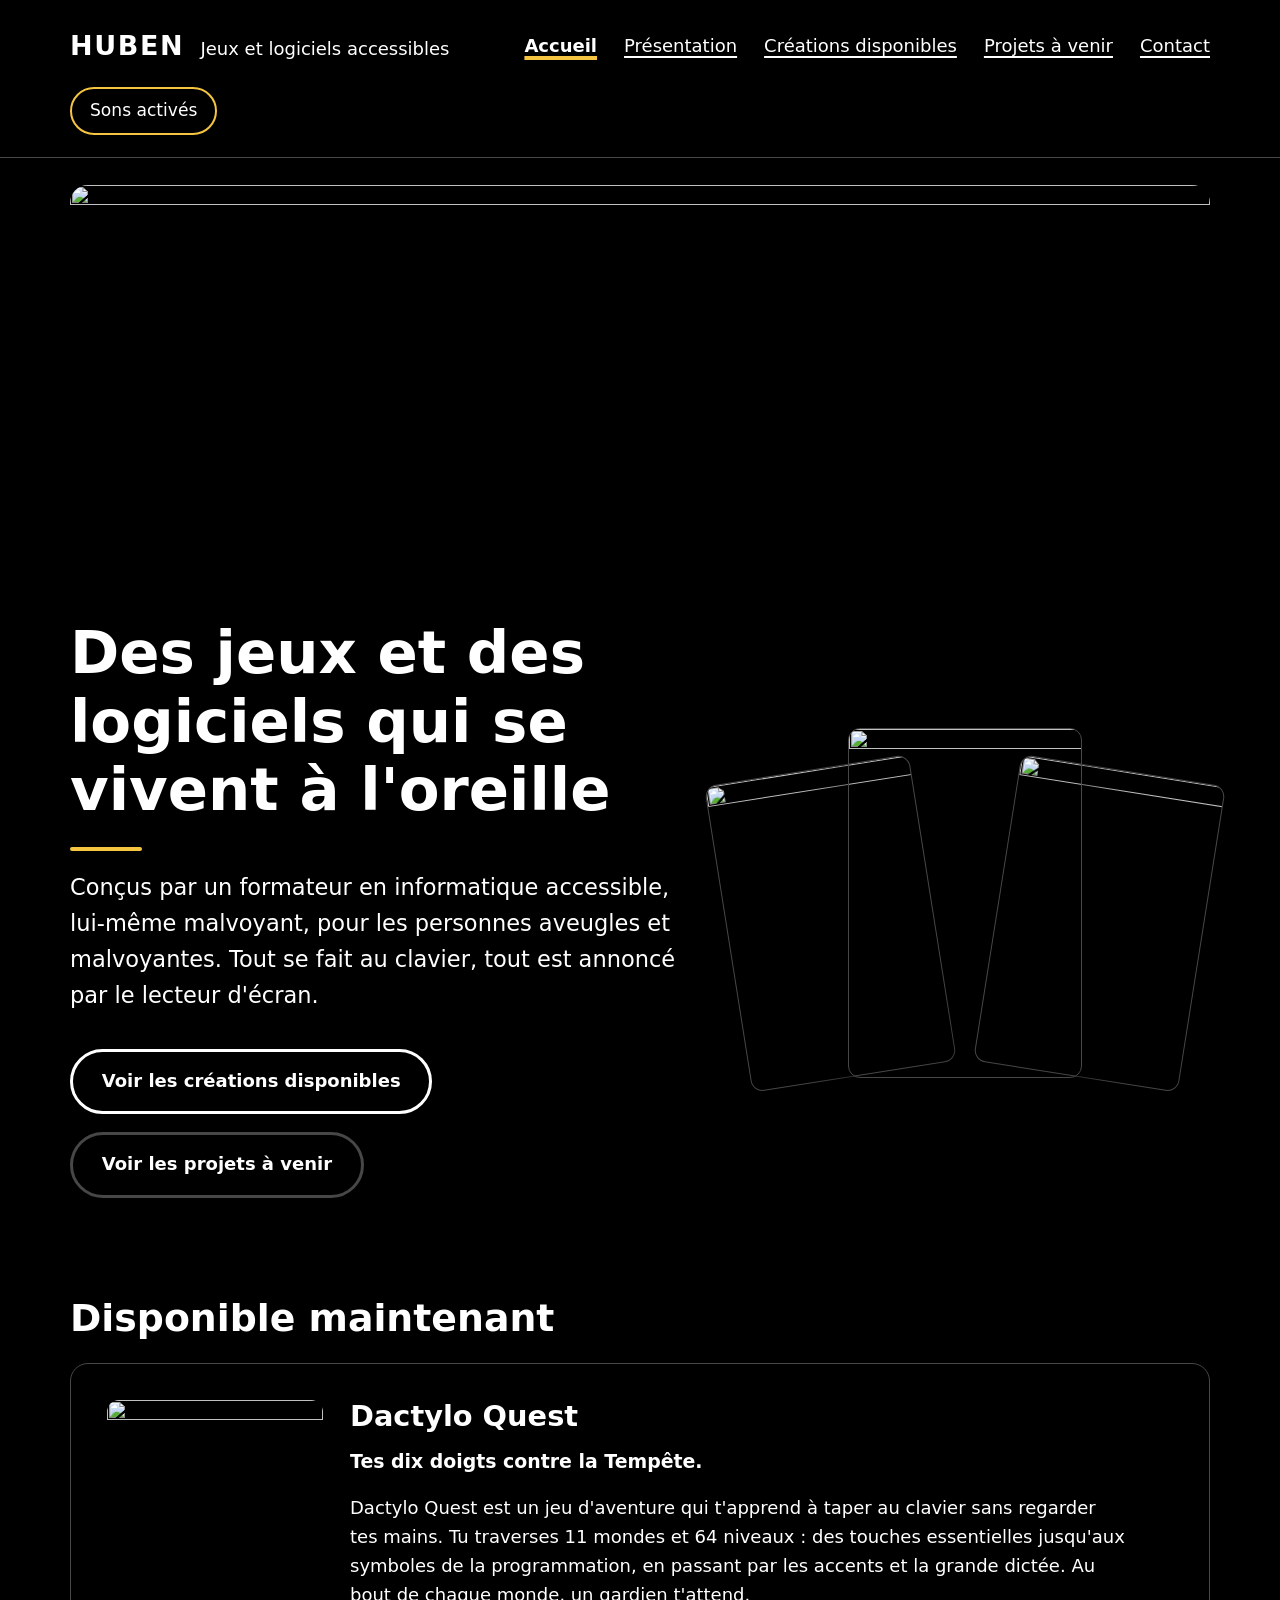
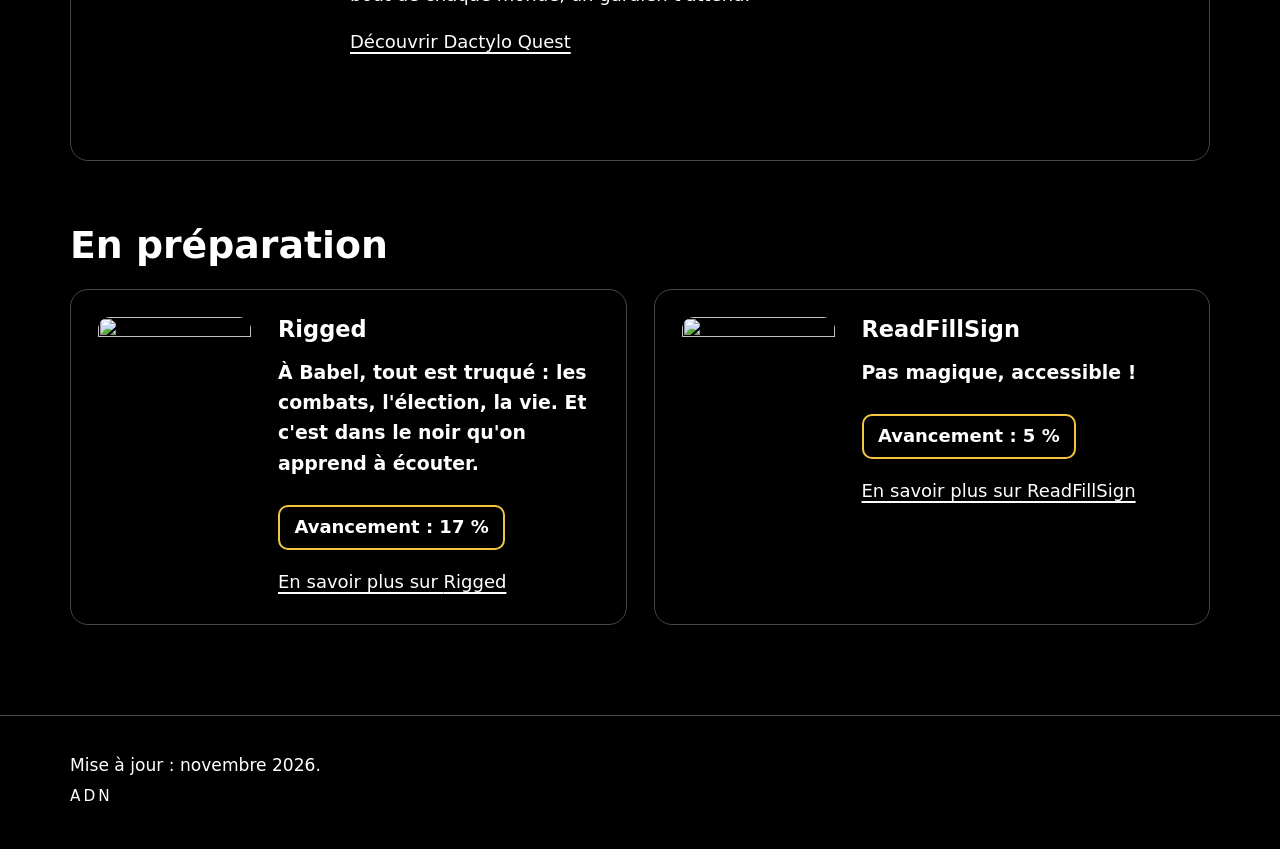
==== index.html @ 20c5bf52 "Add files via upload" ====
<!DOCTYPE html>
<html lang="fr">
<head>
<meta charset="utf-8">
<meta name="viewport" content="width=device-width, initial-scale=1">
<title>HUBEN – Jeux et logiciels accessibles</title>
<meta name="description" content="Jeux et logiciels accessibles aux personnes aveugles et malvoyantes, jouables au clavier avec NVDA.">
<meta property="og:title" content="HUBEN – Jeux et logiciels accessibles">
<meta property="og:description" content="Jeux et logiciels accessibles aux personnes aveugles et malvoyantes, jouables au clavier avec NVDA.">
<meta property="og:image" content="https://adn1312.github.io/huben/images/partage.jpg">
<meta property="og:type" content="website">
<link rel="stylesheet" href="style.css">
<script src="sons.js" defer></script>
<script src="anniversaire.js" defer></script>
</head>
<body>
<a class="evitement" href="#contenu">Aller au contenu</a>
<header class="entete">
<div class="largeur entete-interieur">
<p class="marque"><a href="index.html"><span aria-hidden="true">HUBEN</span><span class="lu">Eubaine</span></a> <span class="sous-titre">Jeux et logiciels accessibles</span></p>
<nav aria-label="Menu principal">
<ul class="menu">
<li><a href="index.html" aria-current="page">Accueil</a></li>
<li><a href="presentation.html">Présentation</a></li>
<li><a href="creations.html">Créations disponibles</a></li>
<li><a href="projets.html">Projets à venir</a></li>
<li><a href="contact.html">Contact</a></li>
</ul>
</nav>
<button id="bascule-sons" class="bascule-sons" type="button" aria-pressed="true" hidden>Sons <span class="etat-sons" aria-hidden="true">activés</span></button>
</div>
</header>
<main id="contenu" class="largeur">
<img class="bandeau" src="images/bandeau.webp" alt="" width="2172" height="724">
<div id="anniversaire" class="anniversaire" hidden>
<h2>Joyeux anniversaire, <span lang="en">Haben</span> !</h2>
<p>Aujourd'hui, le 29 juillet, <span lang="en">Haben Girma</span> fête son anniversaire. À qui lui demandait comment elle avait surmonté son handicap, elle a répondu : « Mon handicap n'est pas quelque chose que j'ai dû surmonter. Je suis toujours sourdaveugle. »</p>
</div>
<div class="accueil">
<div class="accueil-texte">
<p class="slogan">Le choix de l'accessibilité.</p>
<h1>Des jeux et des logiciels qui se vivent à l'oreille</h1>
<p class="intro">Conçus par un formateur en informatique accessible, lui-même malvoyant, pour les personnes aveugles et malvoyantes. Tout se fait au clavier, tout est annoncé par le lecteur d'écran.</p>
<p class="actions"><a class="bouton" href="creations.html">Voir les créations disponibles</a> <a class="bouton bouton-discret" href="projets.html">Voir les projets à venir</a></p>
</div>
<div class="eventail" aria-hidden="true">
<img src="images/rigged.webp" alt="" width="1024" height="1536">
<img src="images/readfillsign.webp" alt="" width="1024" height="1536">
<img src="images/dactyloquest.webp" alt="" width="1024" height="1536">
</div>
</div>
<h2>Disponible maintenant</h2>
<ul class="cartes cartes-une">
<li class="carte">
<img class="visuel" src="images/dactyloquest.webp" alt="" width="1024" height="1536" loading="lazy">
<div class="carte-texte">
<h3>Dactylo Quest</h3>
<p class="accroche">Tes dix doigts contre la Tempête.</p>
<p>Dactylo Quest est un jeu d'aventure qui t'apprend à taper au clavier sans regarder tes mains. Tu traverses 11 mondes et 64 niveaux : des touches essentielles jusqu'aux symboles de la programmation, en passant par les accents et la grande dictée. Au bout de chaque monde, un gardien t'attend.</p>
<p><a href="creations.html#dactyloquest">Découvrir Dactylo Quest</a></p>
</div>
</li>
</ul>
<h2>En préparation</h2>
<ul class="cartes">
<li class="carte">
<img class="visuel" src="images/rigged.webp" alt="" width="1024" height="1536" loading="lazy">
<div class="carte-texte">
<h3><span lang="en">Rigged</span></h3>
<p class="accroche">À Babel, tout est truqué : les combats, l'élection, la vie. Et c'est dans le noir qu'on apprend à écouter.</p>
<p class="avancement">Avancement : 17&nbsp;%</p>
<p><a href="projets.html#rigged">En savoir plus sur <span lang="en">Rigged</span></a></p>
</div>
</li>
<li class="carte">
<img class="visuel" src="images/readfillsign.webp" alt="" width="1024" height="1536" loading="lazy">
<div class="carte-texte">
<h3><span lang="en">ReadFillSign</span></h3>
<p class="accroche">Pas magique, accessible !</p>
<p class="avancement">Avancement : 5&nbsp;%</p>
<p><a href="projets.html#readfillsign">En savoir plus sur <span lang="en">ReadFillSign</span></a></p>
</div>
</li>
</ul>
</main>
<footer class="pied">
<div class="largeur">
<p>Mise à jour : novembre 2026.</p>
<p class="signature">ADN</p>
</div>
</footer>
</body>
</html>
---- style.css ----
/*
  Site vitrine ADN — feuille de style unique.
  Règles : fond noir, textes blancs (contraste 21:1), liens soulignés,
  focus clavier très visible, aucune animation, mise en page adaptative.
  L'or (#f5c542) ne sert qu'aux décorations et au focus, jamais au texte.
*/

:root {
  color-scheme: dark;
  --fond: #000;
  --texte: #fff;
  --trait: #474747;
  --or: #f5c542;
  --rayon: 18px;
}

*, *::before, *::after { box-sizing: border-box; min-width: 0; }

html { font-size: 112.5%; } /* 18 px par défaut, agrandissable */

body {
  margin: 0;
  background: var(--fond);
  color: var(--texte);
  font-family: "Segoe UI", system-ui, -apple-system, "Helvetica Neue", Arial, sans-serif;
  line-height: 1.6;
  overflow-x: clip;
}

.largeur {
  width: min(100% - 2.5rem, 1140px);
  margin-inline: auto;
}

/* Liens : toujours soulignés */
a { color: var(--texte); text-decoration: underline; text-decoration-thickness: 2px; text-underline-offset: 0.2em; }
a:hover { text-decoration-thickness: 4px; }

/* Focus clavier : cadre or épais, bien visible */
:focus-visible {
  outline: 4px solid var(--or);
  outline-offset: 4px;
  border-radius: 6px;
}

/* Lien d'évitement, visible seulement au clavier */
.evitement {
  position: absolute;
  left: 1rem;
  top: -100px;
  padding: 0.75rem 1.25rem;
  background: var(--texte);
  color: var(--fond);
  font-weight: 700;
  border-radius: 8px;
  z-index: 10;
}
.evitement:focus { top: 1rem; }

/* En-tête et menu */
.entete { border-bottom: 1px solid var(--trait); }
.entete-interieur {
  display: flex;
  flex-wrap: wrap;
  align-items: center;
  justify-content: space-between;
  gap: 1rem 2rem;
  padding-block: 1.25rem;
}
.marque { margin: 0; display: flex; flex-wrap: wrap; align-items: baseline; gap: 0.25rem 0.9rem; }
.marque a { font-size: 1.5rem; font-weight: 800; letter-spacing: 0.06em; text-decoration: none; }
.marque a:hover { text-decoration: underline; }
.sous-titre { font-size: 1rem; }
.menu {
  display: flex;
  flex-wrap: wrap;
  gap: 0.25rem 1.5rem;
  margin: 0;
  padding: 0;
  list-style: none;
}
.menu a { display: inline-block; padding-block: 0.5rem; }
.menu a[aria-current="page"] {
  font-weight: 700;
  text-decoration-color: var(--or);
  text-decoration-thickness: 4px;
}

/* Texte réservé aux lecteurs d'écran (prononciation de HUBEN) */
.lu {
  position: absolute;
  width: 1px; height: 1px;
  overflow: hidden;
  clip-path: inset(50%);
  white-space: nowrap;
}

/* Bouton de bascule des sons */
.bascule-sons {
  font: inherit;
  font-size: 0.95rem;
  color: var(--texte);
  background: var(--fond);
  border: 2px solid var(--trait);
  border-radius: 999px;
  padding: 0.45rem 1rem;
  cursor: pointer;
}
.bascule-sons:hover { border-color: var(--texte); }
.bascule-sons[aria-pressed="true"] { border-color: var(--or); }
.bascule-sons[hidden] { display: none; }

/* Titres */
h1, h2, h3 { line-height: 1.15; text-wrap: balance; }
h1 {
  font-size: clamp(2.1rem, 5vw, 3.3rem);
  margin: 3rem 0 1rem;
  max-width: 22ch;
}
h1::after {
  content: "";
  display: block;
  width: 4rem;
  height: 4px;
  margin-top: 1.25rem;
  background: var(--or);
  border-radius: 2px;
}
h2 { font-size: clamp(1.6rem, 3.2vw, 2.1rem); margin: 3.5rem 0 1.25rem; }
h3 { font-size: 1.25rem; margin: 2rem 0 0.75rem; }

p { margin: 0 0 1rem; max-width: 68ch; }
.intro { font-size: 1.25rem; max-width: 60ch; }

/* Bandeau de l'accueil (décoratif : son texte est repris dans la page) */
.bandeau {
  display: block;
  width: 100%;
  height: auto;
  margin-top: 1.5rem;
  border-radius: var(--rayon);
}
/* Le slogan est déjà dessiné dans le bandeau : on le garde en texte
   pour les lecteurs d'écran, sans le répéter à l'écran. */
.slogan {
  position: absolute;
  width: 1px; height: 1px;
  overflow: hidden;
  clip-path: inset(50%);
  white-space: nowrap;
}

/* Easter egg du 29 juillet */
.anniversaire {
  margin-top: 2rem;
  padding: 1.5rem 2rem;
  border: 3px solid var(--or);
  border-radius: var(--rayon);
}
.anniversaire h2 { margin: 0 0 0.75rem; }
.anniversaire p { margin: 0; font-size: 1.15rem; }
.anniversaire[hidden] { display: none; }

/* Accueil : texte à gauche, éventail d'affiches à droite */
.accueil {
  display: grid;
  grid-template-columns: minmax(0, 1.25fr) minmax(0, 1fr);
  gap: 2rem;
  align-items: center;
  padding-bottom: 1rem;
}
.eventail {
  position: relative;
  height: 27rem;
  margin-top: 3rem;
}
.eventail img {
  position: absolute;
  top: 50%;
  left: 50%;
  width: 11.5rem;
  height: auto;
  border-radius: 12px;
  box-shadow: 0 1.5rem 3rem rgba(0, 0, 0, 0.8);
  border: 1px solid var(--trait);
}
.eventail img:nth-child(1) { transform: translate(-115%, -48%) rotate(-9deg); }
.eventail img:nth-child(2) { transform: translate(15%, -48%) rotate(9deg); }
.eventail img:nth-child(3) { transform: translate(-50%, -54%); z-index: 1; width: 13rem; }
.actions { display: flex; flex-wrap: wrap; gap: 1rem; margin-top: 2rem; }

/* Boutons (ce sont des liens) */
.bouton {
  display: inline-block;
  padding: 0.85rem 1.6rem;
  border: 3px solid var(--texte);
  border-radius: 999px;
  font-weight: 700;
  text-decoration: none;
}
.bouton:hover { background: var(--texte); color: var(--fond); }
.bouton-discret { border-color: var(--trait); }
.bouton-discret:hover { border-color: var(--texte); }

/* Cartes de l'accueil */
.cartes {
  display: grid;
  grid-template-columns: repeat(auto-fill, minmax(min(100%, 30rem), 1fr));
  gap: 1.5rem;
  margin: 0;
  padding: 0;
  list-style: none;
}
.carte {
  display: grid;
  grid-template-columns: 8.5rem minmax(0, 1fr);
  gap: 1.5rem;
  align-items: start;
  padding: 1.5rem;
  border: 1px solid var(--trait);
  border-radius: var(--rayon);
}
.carte h3 { margin-top: 0; }
.cartes-une { grid-template-columns: minmax(0, 1fr); }
.cartes-une .carte { grid-template-columns: 12rem minmax(0, 1fr); padding: 2rem; }
.cartes-une .carte h3 { font-size: 1.6rem; }
.cartes-une .accroche { font-size: 1.3rem; }
.carte .accroche { font-size: 1.05rem; }
.carte p:last-child { margin-bottom: 0; }

/* Fiches (créations et projets à venir) */
.fiche {
  display: grid;
  grid-template-columns: minmax(0, 20rem) minmax(0, 1fr);
  gap: 2.5rem;
  align-items: start;
  margin: 2.5rem 0 3rem;
  padding: 2rem;
  border: 1px solid var(--trait);
  border-radius: var(--rayon);
}
.fiche h2 { margin-top: 0; }
.fiche-texte > :last-child { margin-bottom: 0; }

.visuel {
  display: block;
  width: 100%;
  height: auto;
  aspect-ratio: 2 / 3;
  object-fit: cover;
  border-radius: 12px;
}

.accroche { font-size: 1.3rem; font-weight: 600; }

.pratique, .principes { padding-left: 1.4rem; margin: 0 0 1.5rem; }
.pratique li, .principes li { margin-bottom: 0.5rem; max-width: 64ch; }
.pratique li::marker, .principes li::marker { color: var(--or); }

.avancement {
  display: inline-block;
  margin-top: 0.5rem;
  padding: 0.6rem 1.1rem;
  border: 2px solid var(--or);
  border-radius: 10px;
  font-size: 1.2rem;
  font-weight: 700;
}
.carte .avancement { font-size: 1rem; padding: 0.35rem 0.8rem; }

.bientot { font-weight: 700; }

/* Formulaire de contact */
.formulaire { max-width: 40rem; margin-top: 1.5rem; }
.champ { margin-bottom: 1.5rem; }
.champ label { display: block; font-weight: 700; margin-bottom: 0.4rem; }
.champ input, .champ select, .champ textarea {
  width: 100%;
  padding: 0.8rem 1rem;
  font: inherit;
  color: var(--texte);
  background: var(--fond);
  border: 2px solid var(--texte);
  border-radius: 10px;
}
.champ textarea { resize: vertical; min-height: 10rem; }
.champ select { appearance: auto; }
.champ [aria-invalid="true"] { border-width: 4px; border-color: var(--or); }
.erreur-champ { margin: 0.5rem 0 0; font-weight: 700; }
.erreur-champ::before { content: "Erreur : "; }
.erreurs {
  max-width: 40rem;
  margin: 1rem 0;
  padding: 1rem 1.5rem;
  border: 3px solid var(--or);
  border-radius: 12px;
}
.erreurs ul { margin: 0.5rem 0 0; padding-left: 1.2rem; }
.erreurs p { margin: 0; }
button.bouton { font: inherit; font-weight: 700; color: var(--texte); background: var(--fond); cursor: pointer; }
button.bouton:hover { background: var(--texte); color: var(--fond); }
.etat { font-weight: 700; min-height: 1.6em; }
.piege { display: none; }
#confirmation { margin-top: 1.5rem; font-size: 1.5rem; }

/* Pied de page */
.pied {
  margin-top: 5rem;
  padding-block: 2rem;
  border-top: 1px solid var(--trait);
  font-size: 0.95rem;
}
.pied p { margin: 0 0 0.25rem; }
.signature { letter-spacing: 0.2em; font-size: 0.85rem; }

/* Écrans étroits (téléphone, fort zoom) : tout passe en une colonne */
@media (max-width: 900px) {
  .accueil { grid-template-columns: minmax(0, 1fr); }
  .eventail { display: none; }
}
@media (max-width: 760px) {
  .fiche { grid-template-columns: minmax(0, 1fr); padding: 1.25rem; gap: 1.5rem; }
  .fiche .visuel { max-width: 16rem; }
  h1 { margin-top: 2rem; }
}
@media (max-width: 480px) {
  .carte, .cartes-une .carte { grid-template-columns: minmax(0, 1fr); }
  .carte .visuel { max-width: 12rem; }
}

/* Mode contraste élevé de Windows : on garde des bordures visibles */
@media (forced-colors: active) {
  .bouton, .fiche, .carte, .avancement { border-color: CanvasText; }
}
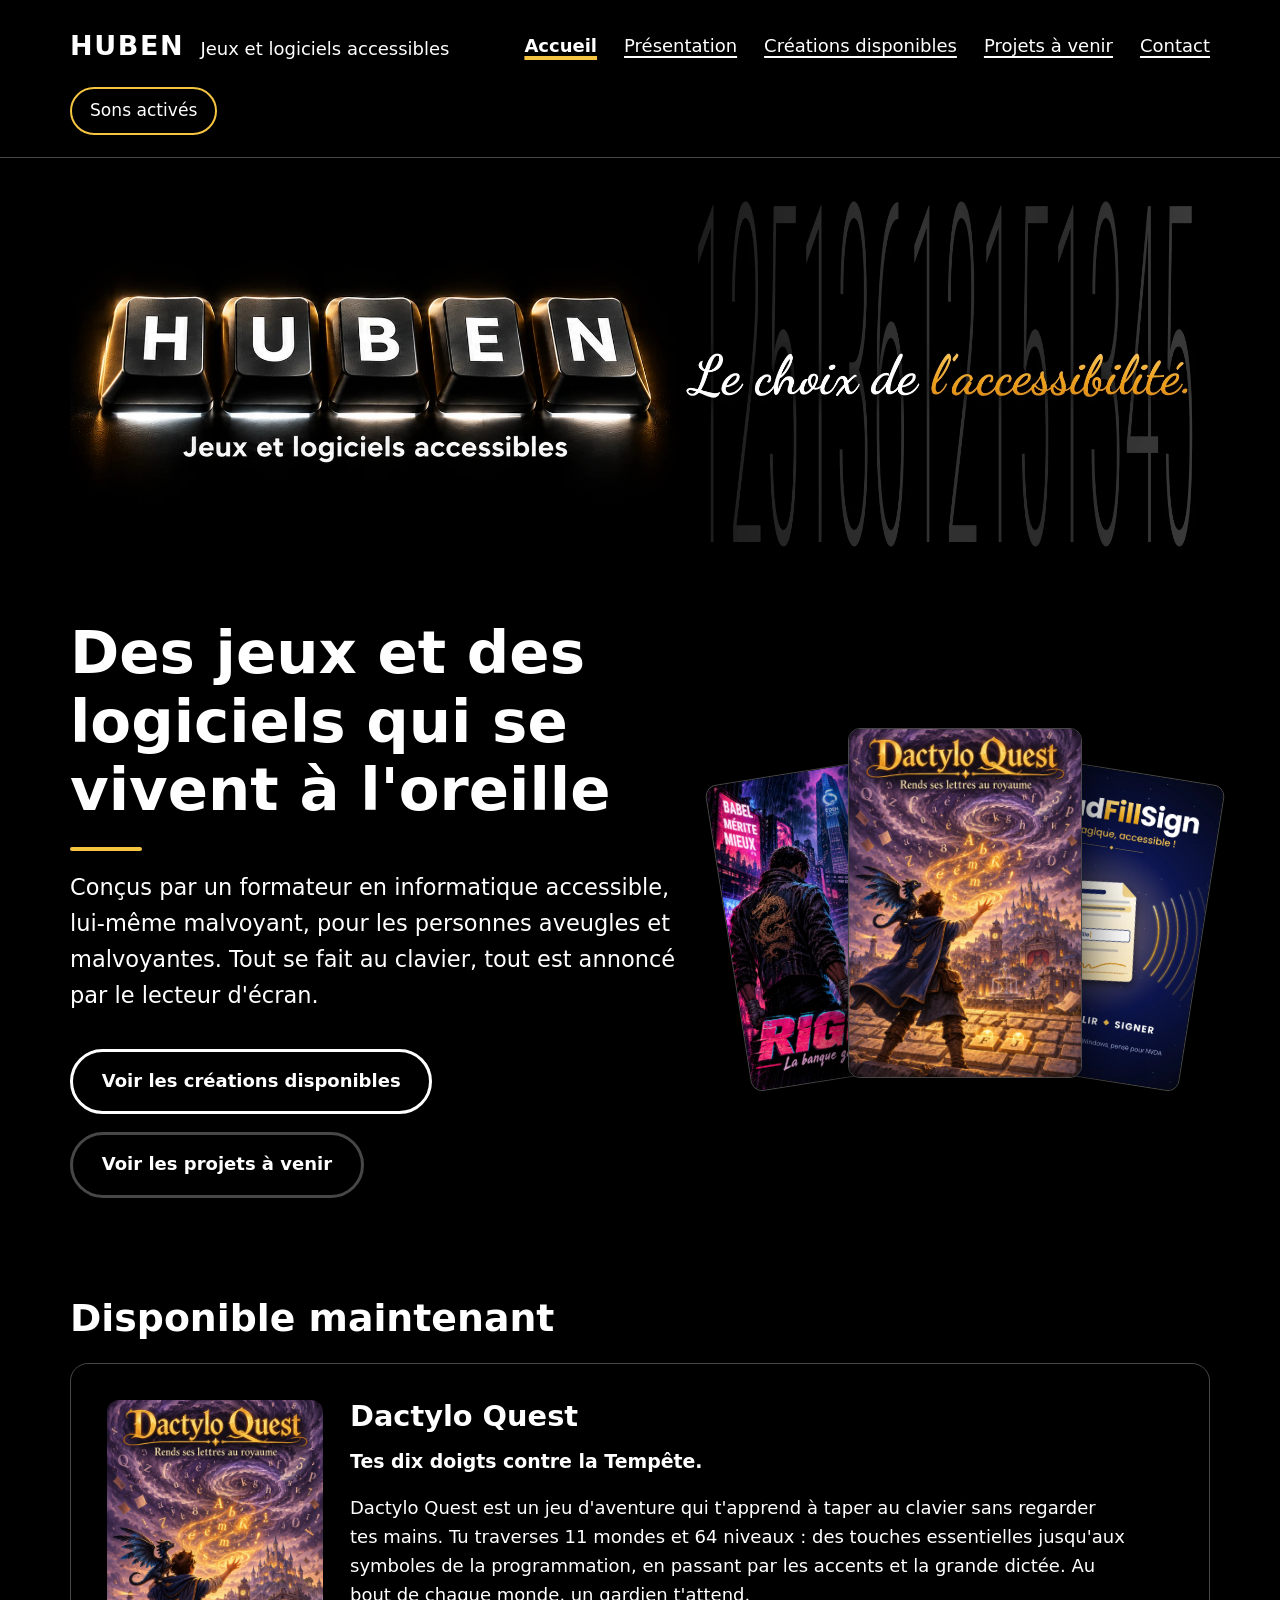
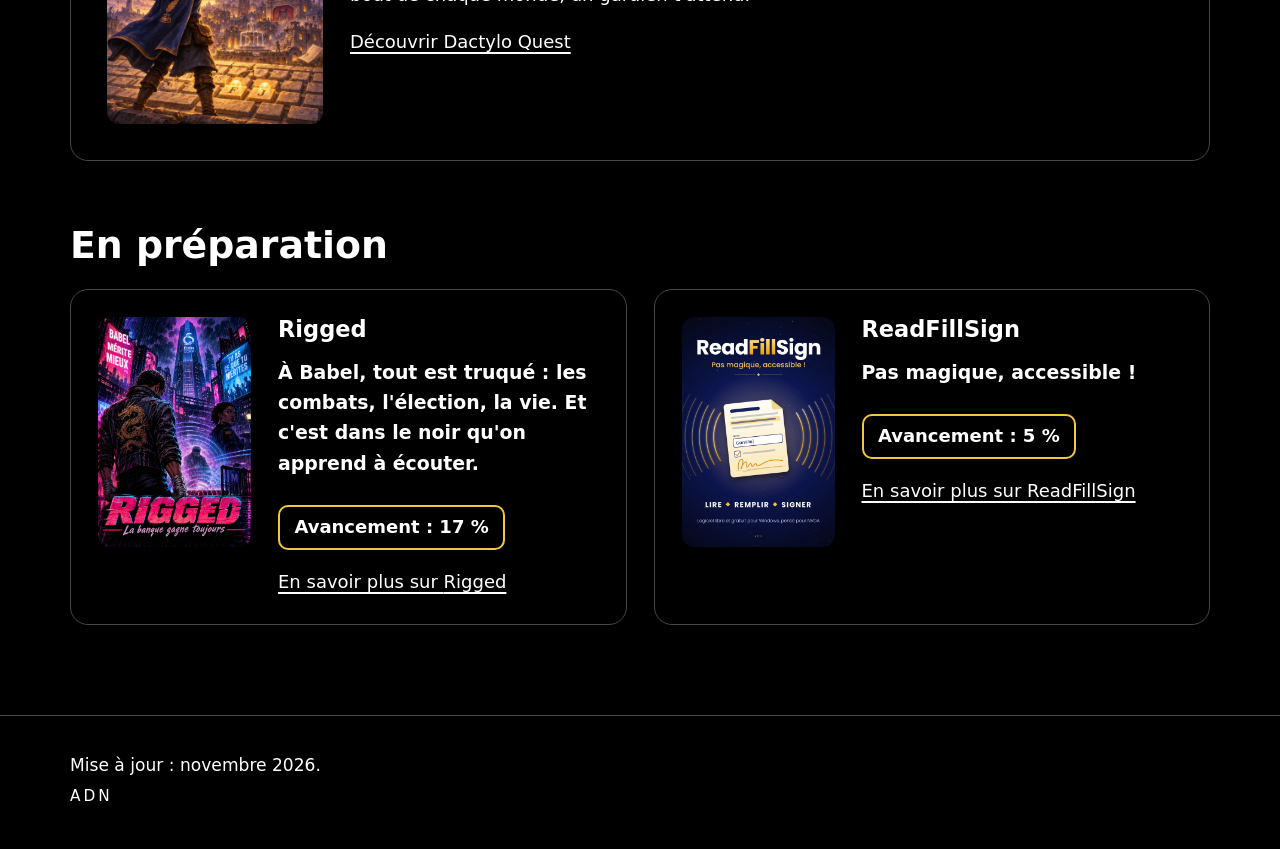
==== commit 89232671: "Add files via upload" ====
--- a/index.html
+++ b/index.html
@@ -7,7 +7,7 @@
 <meta name="description" content="Jeux et logiciels accessibles aux personnes aveugles et malvoyantes, jouables au clavier avec NVDA.">
 <meta property="og:title" content="HUBEN – Jeux et logiciels accessibles">
 <meta property="og:description" content="Jeux et logiciels accessibles aux personnes aveugles et malvoyantes, jouables au clavier avec NVDA.">
-<meta property="og:image" content="https://adn1312.github.io/huben/images/partage.jpg">
+<meta property="og:image" content="https://adn1312.github.io/huben/partage.jpg">
 <meta property="og:type" content="website">
 <link rel="stylesheet" href="style.css">
 <script src="sons.js" defer></script>
@@ -31,7 +31,7 @@
 </div>
 </header>
 <main id="contenu" class="largeur">
-<img class="bandeau" src="images/bandeau.webp" alt="" width="2172" height="724">
+<img class="bandeau" src="bandeau.webp" alt="" width="2172" height="724">
 <div id="anniversaire" class="anniversaire" hidden>
 <h2>Joyeux anniversaire, <span lang="en">Haben</span> !</h2>
 <p>Aujourd'hui, le 29 juillet, <span lang="en">Haben Girma</span> fête son anniversaire. À qui lui demandait comment elle avait surmonté son handicap, elle a répondu : « Mon handicap n'est pas quelque chose que j'ai dû surmonter. Je suis toujours sourdaveugle. »</p>
@@ -44,15 +44,15 @@
 <p class="actions"><a class="bouton" href="creations.html">Voir les créations disponibles</a> <a class="bouton bouton-discret" href="projets.html">Voir les projets à venir</a></p>
 </div>
 <div class="eventail" aria-hidden="true">
-<img src="images/rigged.webp" alt="" width="1024" height="1536">
-<img src="images/readfillsign.webp" alt="" width="1024" height="1536">
-<img src="images/dactyloquest.webp" alt="" width="1024" height="1536">
+<img src="rigged.webp" alt="" width="1024" height="1536">
+<img src="readfillsign.webp" alt="" width="1024" height="1536">
+<img src="dactyloquest.webp" alt="" width="1024" height="1536">
 </div>
 </div>
 <h2>Disponible maintenant</h2>
 <ul class="cartes cartes-une">
 <li class="carte">
-<img class="visuel" src="images/dactyloquest.webp" alt="" width="1024" height="1536" loading="lazy">
+<img class="visuel" src="dactyloquest.webp" alt="" width="1024" height="1536" loading="lazy">
 <div class="carte-texte">
 <h3>Dactylo Quest</h3>
 <p class="accroche">Tes dix doigts contre la Tempête.</p>
@@ -64,7 +64,7 @@
 <h2>En préparation</h2>
 <ul class="cartes">
 <li class="carte">
-<img class="visuel" src="images/rigged.webp" alt="" width="1024" height="1536" loading="lazy">
+<img class="visuel" src="rigged.webp" alt="" width="1024" height="1536" loading="lazy">
 <div class="carte-texte">
 <h3><span lang="en">Rigged</span></h3>
 <p class="accroche">À Babel, tout est truqué : les combats, l'élection, la vie. Et c'est dans le noir qu'on apprend à écouter.</p>
@@ -73,7 +73,7 @@
 </div>
 </li>
 <li class="carte">
-<img class="visuel" src="images/readfillsign.webp" alt="" width="1024" height="1536" loading="lazy">
+<img class="visuel" src="readfillsign.webp" alt="" width="1024" height="1536" loading="lazy">
 <div class="carte-texte">
 <h3><span lang="en">ReadFillSign</span></h3>
 <p class="accroche">Pas magique, accessible !</p>
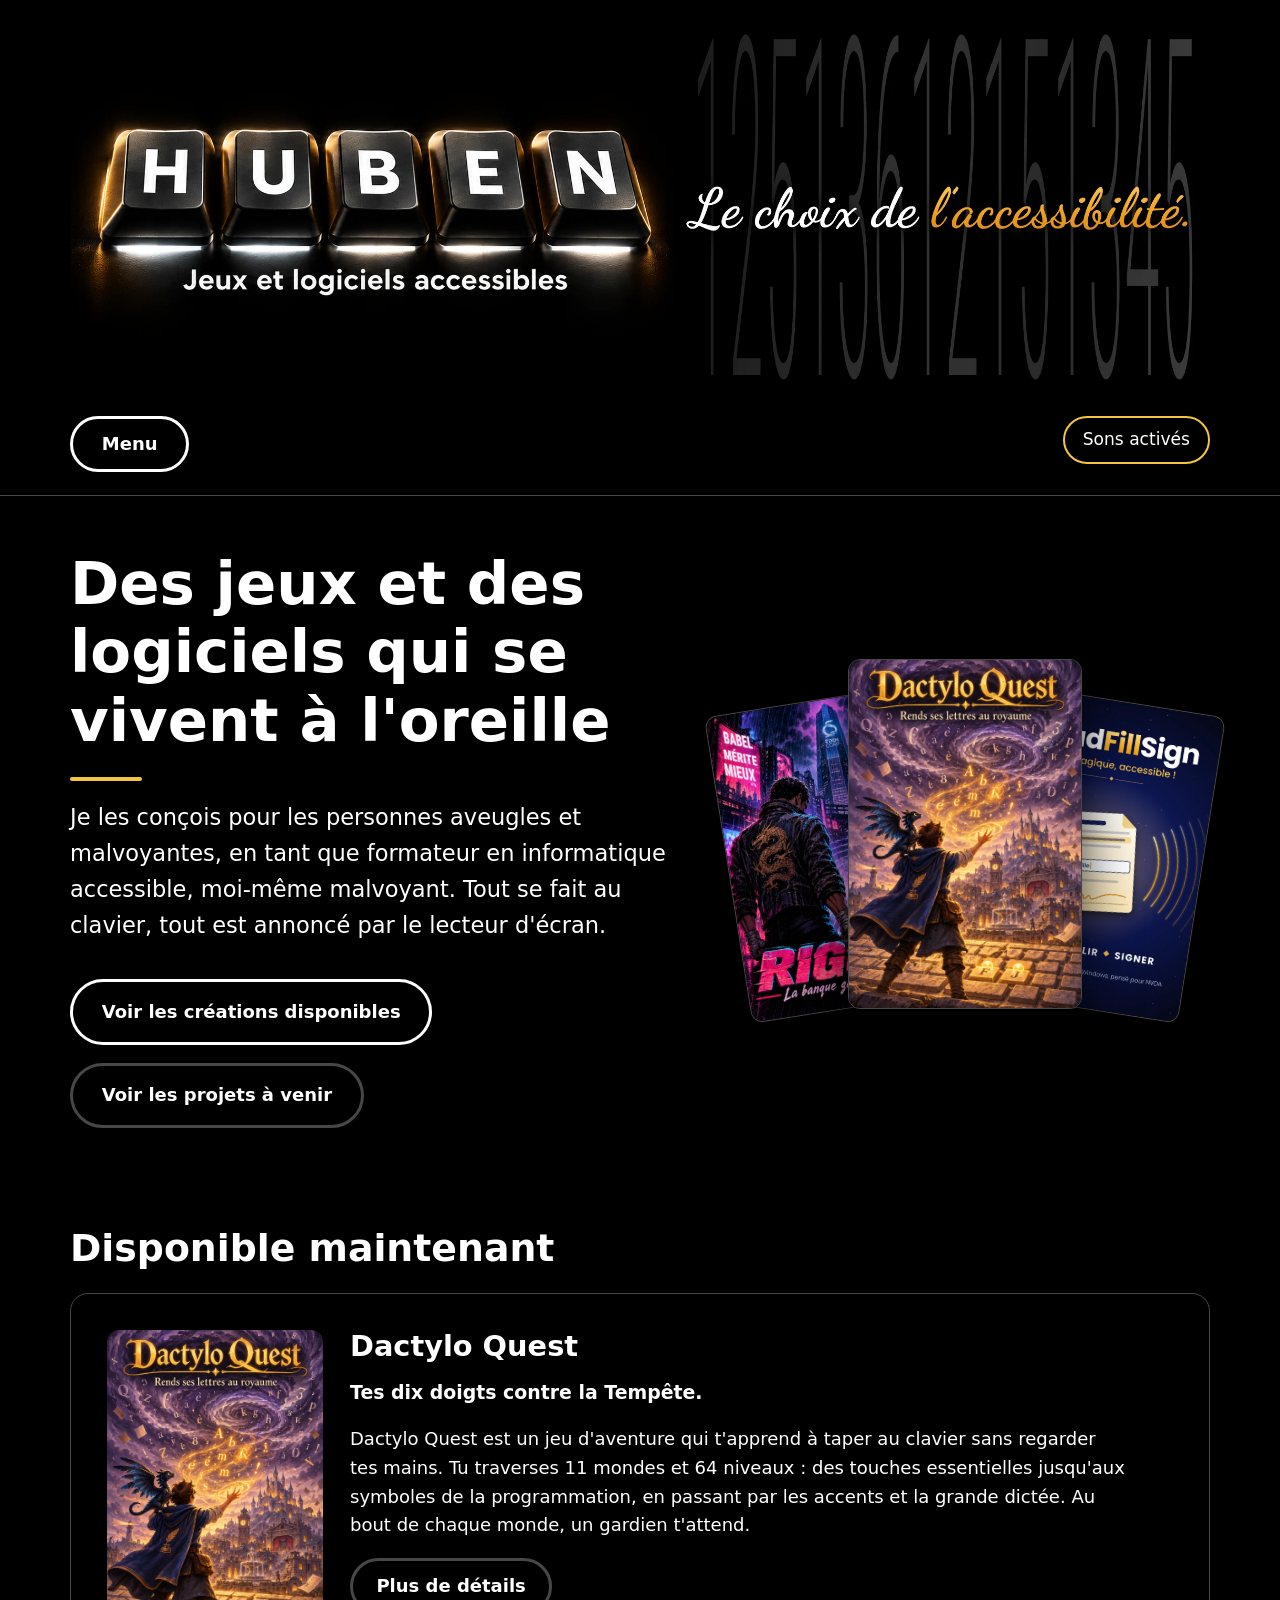
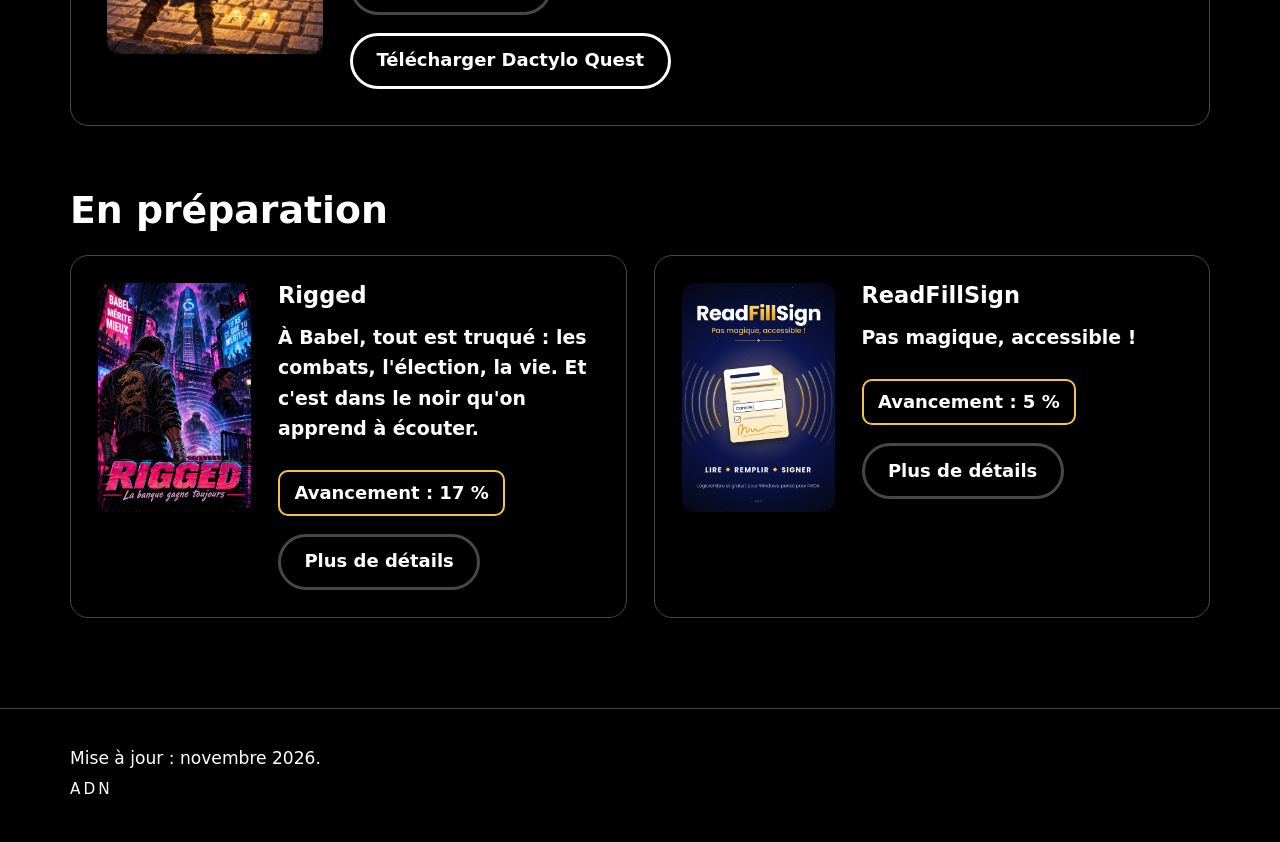
==== commit 0175ffb3: "Add files via upload" ====
--- a/index.html
+++ b/index.html
@@ -11,15 +11,19 @@
 <meta property="og:type" content="website">
 <link rel="stylesheet" href="style.css">
 <script src="sons.js" defer></script>
+<script src="menu.js" defer></script>
 <script src="anniversaire.js" defer></script>
 </head>
 <body>
 <a class="evitement" href="#contenu">Aller au contenu</a>
 <header class="entete">
-<div class="largeur entete-interieur">
-<p class="marque"><a href="index.html"><span aria-hidden="true">HUBEN</span><span class="lu">Eubaine</span></a> <span class="sous-titre">Jeux et logiciels accessibles</span></p>
-<nav aria-label="Menu principal">
-<ul class="menu">
+<div class="largeur">
+<img class="bandeau" src="bandeau.webp" alt="" width="2172" height="724">
+<p class="lu"><span aria-hidden="true">HUBEN</span><span class="lu">Eubaine</span>, Jeux et logiciels accessibles. Le choix de l'accessibilité.</p>
+<div class="barre">
+<nav class="navigation" aria-label="Menu principal">
+<button id="bouton-menu" class="bouton-menu" type="button" aria-expanded="true" aria-controls="liste-menu" hidden>Menu</button>
+<ul id="liste-menu" class="menu">
 <li><a href="index.html" aria-current="page">Accueil</a></li>
 <li><a href="presentation.html">Présentation</a></li>
 <li><a href="creations.html">Créations disponibles</a></li>
@@ -29,18 +33,17 @@
 </nav>
 <button id="bascule-sons" class="bascule-sons" type="button" aria-pressed="true" hidden>Sons <span class="etat-sons" aria-hidden="true">activés</span></button>
 </div>
+</div>
 </header>
 <main id="contenu" class="largeur">
-<img class="bandeau" src="bandeau.webp" alt="" width="2172" height="724">
 <div id="anniversaire" class="anniversaire" hidden>
 <h2>Joyeux anniversaire, <span lang="en">Haben</span> !</h2>
 <p>Aujourd'hui, le 29 juillet, <span lang="en">Haben Girma</span> fête son anniversaire. À qui lui demandait comment elle avait surmonté son handicap, elle a répondu : « Mon handicap n'est pas quelque chose que j'ai dû surmonter. Je suis toujours sourdaveugle. »</p>
 </div>
 <div class="accueil">
 <div class="accueil-texte">
-<p class="slogan">Le choix de l'accessibilité.</p>
 <h1>Des jeux et des logiciels qui se vivent à l'oreille</h1>
-<p class="intro">Conçus par un formateur en informatique accessible, lui-même malvoyant, pour les personnes aveugles et malvoyantes. Tout se fait au clavier, tout est annoncé par le lecteur d'écran.</p>
+<p class="intro">Je les conçois pour les personnes aveugles et malvoyantes, en tant que formateur en informatique accessible, moi-même malvoyant. Tout se fait au clavier, tout est annoncé par le lecteur d'écran.</p>
 <p class="actions"><a class="bouton" href="creations.html">Voir les créations disponibles</a> <a class="bouton bouton-discret" href="projets.html">Voir les projets à venir</a></p>
 </div>
 <div class="eventail" aria-hidden="true">
@@ -57,7 +60,8 @@
 <h3>Dactylo Quest</h3>
 <p class="accroche">Tes dix doigts contre la Tempête.</p>
 <p>Dactylo Quest est un jeu d'aventure qui t'apprend à taper au clavier sans regarder tes mains. Tu traverses 11 mondes et 64 niveaux : des touches essentielles jusqu'aux symboles de la programmation, en passant par les accents et la grande dictée. Au bout de chaque monde, un gardien t'attend.</p>
-<p><a href="creations.html#dactyloquest">Découvrir Dactylo Quest</a></p>
+<p><a class="bouton bouton-discret" href="creations.html#dactyloquest">Plus de détails<span class="lu"> sur Dactylo Quest</span></a></p>
+<p><a class="bouton telecharger" href="https://github.com/ADN1312/dactyloquest/releases/latest/download/DactyloQuest.exe">Télécharger Dactylo Quest</a></p>
 </div>
 </li>
 </ul>
@@ -69,7 +73,8 @@
 <h3><span lang="en">Rigged</span></h3>
 <p class="accroche">À Babel, tout est truqué : les combats, l'élection, la vie. Et c'est dans le noir qu'on apprend à écouter.</p>
 <p class="avancement">Avancement : 17&nbsp;%</p>
-<p><a href="projets.html#rigged">En savoir plus sur <span lang="en">Rigged</span></a></p>
+<p><a class="bouton bouton-discret" href="projets.html#rigged">Plus de détails<span class="lu"> sur <span lang="en">Rigged</span></span></a></p>
+
 </div>
 </li>
 <li class="carte">
@@ -78,7 +83,8 @@
 <h3><span lang="en">ReadFillSign</span></h3>
 <p class="accroche">Pas magique, accessible !</p>
 <p class="avancement">Avancement : 5&nbsp;%</p>
-<p><a href="projets.html#readfillsign">En savoir plus sur <span lang="en">ReadFillSign</span></a></p>
+<p><a class="bouton bouton-discret" href="projets.html#readfillsign">Plus de détails<span class="lu"> sur <span lang="en">ReadFillSign</span></span></a></p>
+
 </div>
 </li>
 </ul>
--- a/style.css
+++ b/style.css
@@ -34,7 +34,6 @@
 
 /* Liens : toujours soulignés */
 a { color: var(--texte); text-decoration: underline; text-decoration-thickness: 2px; text-underline-offset: 0.2em; }
-a:hover { text-decoration-thickness: 4px; }
 
 /* Focus clavier : cadre or épais, bien visible */
 :focus-visible {
@@ -57,36 +56,46 @@
 }
 .evitement:focus { top: 1rem; }
 
-/* En-tête et menu */
-.entete { border-bottom: 1px solid var(--trait); }
-.entete-interieur {
+/* En-tête : bandeau, puis barre avec le bouton Menu et le bouton Sons */
+.entete { border-bottom: 1px solid var(--trait); padding-bottom: 1.25rem; }
+.entete .bandeau { margin-top: 1rem; }
+.barre {
   display: flex;
   flex-wrap: wrap;
-  align-items: center;
+  align-items: flex-start;
   justify-content: space-between;
-  gap: 1rem 2rem;
-  padding-block: 1.25rem;
-}
-.marque { margin: 0; display: flex; flex-wrap: wrap; align-items: baseline; gap: 0.25rem 0.9rem; }
-.marque a { font-size: 1.5rem; font-weight: 800; letter-spacing: 0.06em; text-decoration: none; }
-.marque a:hover { text-decoration: underline; }
-.sous-titre { font-size: 1rem; }
+  gap: 1rem;
+  margin-top: 1rem;
+}
+.navigation { flex: 1 1 auto; }
+.bouton-menu {
+  font: inherit;
+  font-weight: 700;
+  color: var(--texte);
+  background: var(--fond);
+  border: 3px solid var(--texte);
+  border-radius: 999px;
+  padding: 0.6rem 1.6rem;
+  cursor: pointer;
+}
+.bouton-menu[aria-expanded="true"] { border-color: var(--or); }
+.bouton-menu[hidden], .menu[hidden] { display: none; }
 .menu {
   display: flex;
   flex-wrap: wrap;
-  gap: 0.25rem 1.5rem;
-  margin: 0;
+  gap: 0.25rem 1.75rem;
+  margin: 1rem 0 0;
   padding: 0;
   list-style: none;
 }
-.menu a { display: inline-block; padding-block: 0.5rem; }
+.menu a { display: inline-block; padding-block: 0.5rem; font-size: 1.1rem; }
 .menu a[aria-current="page"] {
   font-weight: 700;
   text-decoration-color: var(--or);
   text-decoration-thickness: 4px;
 }
 
-/* Texte réservé aux lecteurs d'écran (prononciation de HUBEN) */
+/* Texte réservé aux lecteurs d'écran (prononciation, précisions de liens) */
 .lu {
   position: absolute;
   width: 1px; height: 1px;
@@ -106,7 +115,6 @@
   padding: 0.45rem 1rem;
   cursor: pointer;
 }
-.bascule-sons:hover { border-color: var(--texte); }
 .bascule-sons[aria-pressed="true"] { border-color: var(--or); }
 .bascule-sons[hidden] { display: none; }
 
@@ -198,9 +206,7 @@
   font-weight: 700;
   text-decoration: none;
 }
-.bouton:hover { background: var(--texte); color: var(--fond); }
 .bouton-discret { border-color: var(--trait); }
-.bouton-discret:hover { border-color: var(--texte); }
 
 /* Cartes de l'accueil */
 .cartes {
@@ -227,6 +233,7 @@
 .cartes-une .accroche { font-size: 1.3rem; }
 .carte .accroche { font-size: 1.05rem; }
 .carte p:last-child { margin-bottom: 0; }
+.carte .bouton { font-size: 1rem; padding: 0.6rem 1.3rem; }
 
 /* Fiches (créations et projets à venir) */
 .fiche {
@@ -298,8 +305,7 @@
 .erreurs ul { margin: 0.5rem 0 0; padding-left: 1.2rem; }
 .erreurs p { margin: 0; }
 button.bouton { font: inherit; font-weight: 700; color: var(--texte); background: var(--fond); cursor: pointer; }
-button.bouton:hover { background: var(--texte); color: var(--fond); }
-.etat { font-weight: 700; min-height: 1.6em; }
+button.etat { font-weight: 700; min-height: 1.6em; }
 .piege { display: none; }
 #confirmation { margin-top: 1.5rem; font-size: 1.5rem; }
 
@@ -313,6 +319,20 @@
 .pied p { margin: 0 0 0.25rem; }
 .signature { letter-spacing: 0.2em; font-size: 0.85rem; }
 
+/* Effets de survol : seulement avec une souris (sur écran tactile, ils restent
+   « collés » après un appui et brouillent l'affichage) */
+@media (hover: hover) {
+  a:hover { text-decoration-thickness: 4px; }
+  .bouton-menu:hover { background: var(--texte); color: var(--fond); }
+  .bascule-sons:hover { border-color: var(--texte); }
+  .bouton:hover { background: var(--texte); color: var(--fond); }
+  .bouton-discret:hover { border-color: var(--texte); }
+  button.bouton:hover { background: var(--texte); color: var(--fond); }
+}
+
+/* Pas de flash coloré au toucher sur téléphone */
+a, button { -webkit-tap-highlight-color: transparent; }
+
 /* Écrans étroits (téléphone, fort zoom) : tout passe en une colonne */
 @media (max-width: 900px) {
   .accueil { grid-template-columns: minmax(0, 1fr); }
@@ -324,6 +344,8 @@
   h1 { margin-top: 2rem; }
 }
 @media (max-width: 480px) {
+  .menu { flex-direction: column; gap: 0; }
+  .menu a { padding-block: 0.6rem; }
   .carte, .cartes-une .carte { grid-template-columns: minmax(0, 1fr); }
   .carte .visuel { max-width: 12rem; }
 }
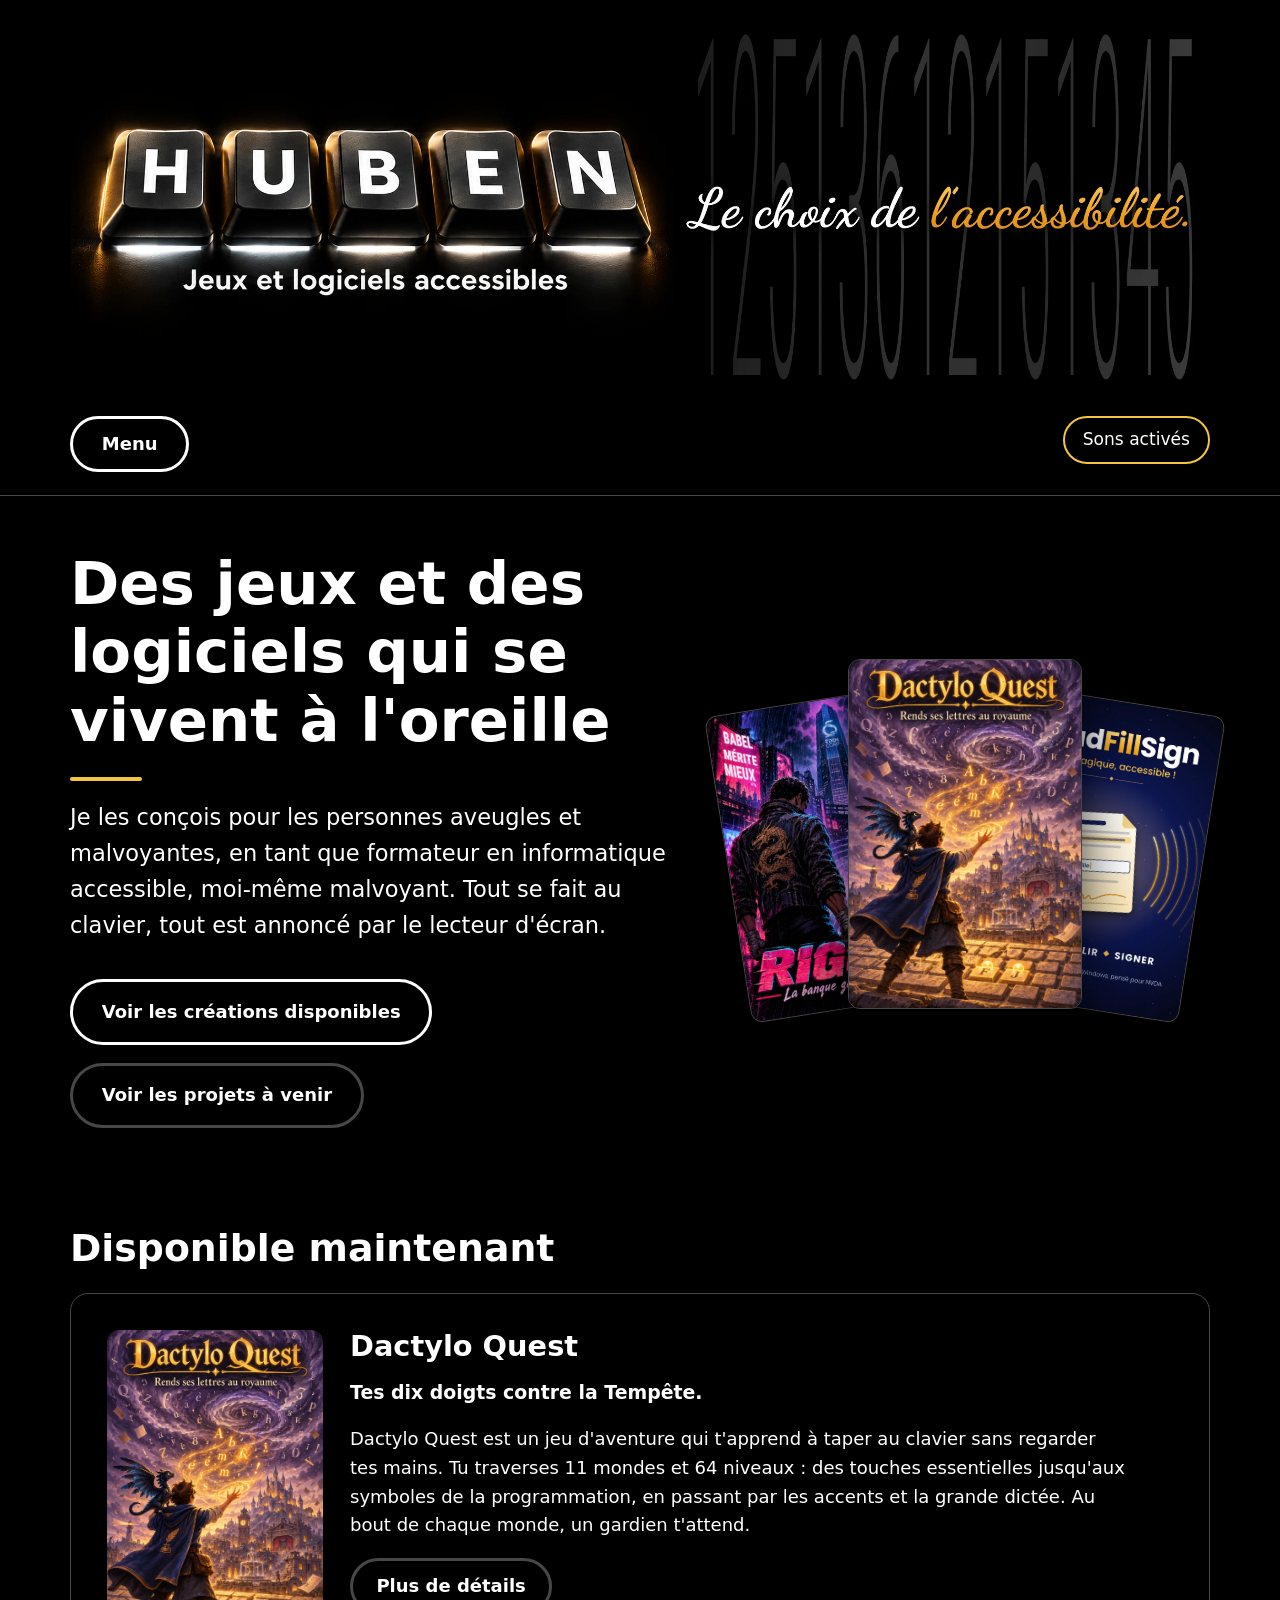
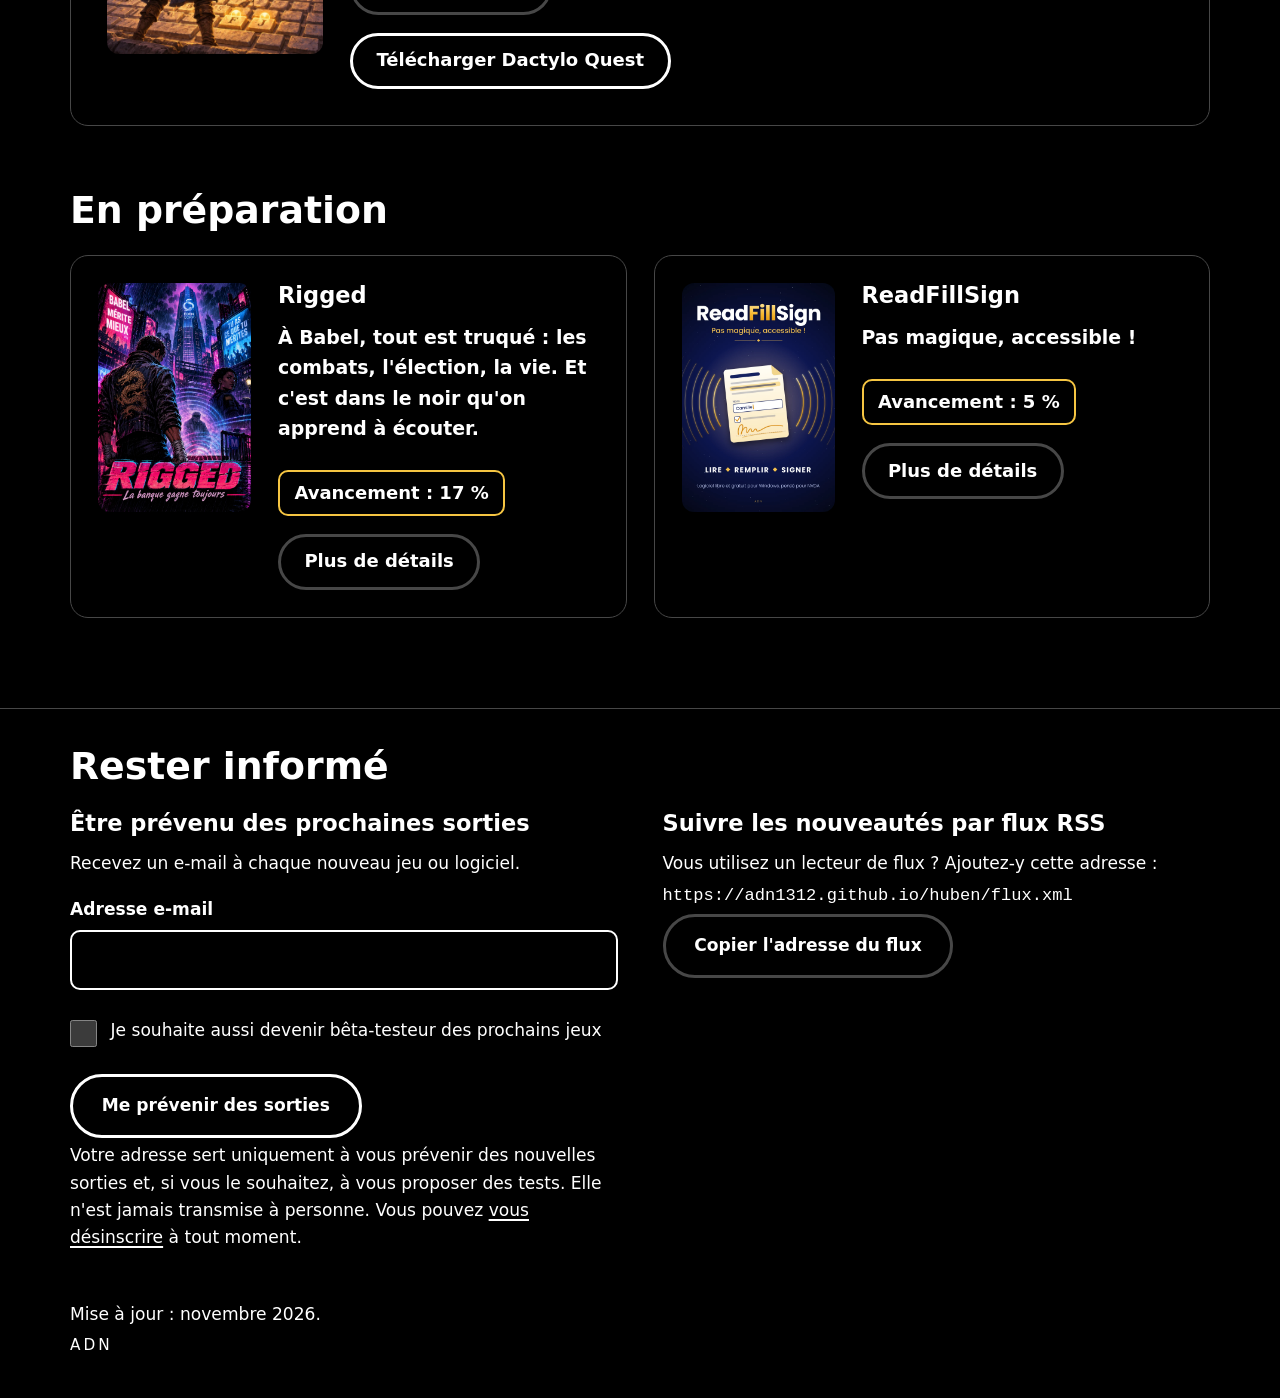
==== commit 094d87b5: "Inscription aux sorties et désinscription" ====
--- a/index.html
+++ b/index.html
@@ -12,6 +12,8 @@
 <link rel="stylesheet" href="style.css">
 <script src="sons.js" defer></script>
 <script src="menu.js" defer></script>
+<script src="commun.js" defer></script>
+<link rel="alternate" type="application/rss+xml" title="Nouveautés HUBEN" href="flux.xml">
 <script src="anniversaire.js" defer></script>
 </head>
 <body>
@@ -44,7 +46,7 @@
 <div class="accueil-texte">
 <h1>Des jeux et des logiciels qui se vivent à l'oreille</h1>
 <p class="intro">Je les conçois pour les personnes aveugles et malvoyantes, en tant que formateur en informatique accessible, moi-même malvoyant. Tout se fait au clavier, tout est annoncé par le lecteur d'écran.</p>
-<p class="actions"><a class="bouton" href="creations.html">Voir les créations disponibles</a> <a class="bouton bouton-discret" href="projets.html">Voir les projets à venir</a></p>
+<p class="actions"><a class="bouton" role="button" href="creations.html">Voir les créations disponibles</a> <a class="bouton bouton-discret" role="button" href="projets.html">Voir les projets à venir</a></p>
 </div>
 <div class="eventail" aria-hidden="true">
 <img src="rigged.webp" alt="" width="1024" height="1536">
@@ -60,8 +62,8 @@
 <h3>Dactylo Quest</h3>
 <p class="accroche">Tes dix doigts contre la Tempête.</p>
 <p>Dactylo Quest est un jeu d'aventure qui t'apprend à taper au clavier sans regarder tes mains. Tu traverses 11 mondes et 64 niveaux : des touches essentielles jusqu'aux symboles de la programmation, en passant par les accents et la grande dictée. Au bout de chaque monde, un gardien t'attend.</p>
-<p><a class="bouton bouton-discret" href="creations.html#dactyloquest">Plus de détails<span class="lu"> sur Dactylo Quest</span></a></p>
-<p><a class="bouton telecharger" href="https://github.com/ADN1312/dactyloquest/releases/latest/download/DactyloQuest.exe">Télécharger Dactylo Quest</a></p>
+<p><a class="bouton bouton-discret" role="button" href="creations.html#dactyloquest" aria-label="Plus de détails sur Dactylo Quest">Plus de détails</a></p>
+<p><a class="bouton telecharger" role="button" href="https://github.com/ADN1312/dactyloquest/releases/latest/download/DactyloQuest.exe">Télécharger Dactylo Quest</a></p>
 </div>
 </li>
 </ul>
@@ -73,7 +75,7 @@
 <h3><span lang="en">Rigged</span></h3>
 <p class="accroche">À Babel, tout est truqué : les combats, l'élection, la vie. Et c'est dans le noir qu'on apprend à écouter.</p>
 <p class="avancement">Avancement : 17&nbsp;%</p>
-<p><a class="bouton bouton-discret" href="projets.html#rigged">Plus de détails<span class="lu"> sur <span lang="en">Rigged</span></span></a></p>
+<p><a class="bouton bouton-discret" role="button" href="projets.html#rigged" aria-label="Plus de détails sur Rigged">Plus de détails</a></p>
 
 </div>
 </li>
@@ -83,7 +85,7 @@
 <h3><span lang="en">ReadFillSign</span></h3>
 <p class="accroche">Pas magique, accessible !</p>
 <p class="avancement">Avancement : 5&nbsp;%</p>
-<p><a class="bouton bouton-discret" href="projets.html#readfillsign">Plus de détails<span class="lu"> sur <span lang="en">ReadFillSign</span></span></a></p>
+<p><a class="bouton bouton-discret" role="button" href="projets.html#readfillsign" aria-label="Plus de détails sur ReadFillSign">Plus de détails</a></p>
 
 </div>
 </li>
@@ -91,6 +93,37 @@
 </main>
 <footer class="pied">
 <div class="largeur">
+<section class="informe" aria-labelledby="titre-informe">
+<h2 id="titre-informe">Rester informé</h2>
+<div class="informe-colonnes">
+<div>
+<h3>Être prévenu des prochaines sorties</h3>
+<p>Recevez un e-mail à chaque nouveau jeu ou logiciel.</p>
+<form id="inscription" class="formulaire liste" novalidate data-url="https://script.google.com/macros/s/AKfycbyXnPoGmZyFyJQKOTexniJgEmB37mYJR8DeZKwC5XghrwaZ-nCTRzq4zDL90Gb9U4QxNA/exec" data-action="inscription">
+<input type="text" name="piege" class="piege" tabindex="-1" autocomplete="off" aria-hidden="true">
+<div class="champ">
+<label for="inscription-email">Adresse e-mail</label>
+<input id="inscription-email" name="adresse" type="email" autocomplete="email" required aria-describedby="inscription-erreur">
+<p id="inscription-erreur" class="erreur-champ" hidden></p>
+</div>
+<div class="case">
+<input id="inscription-beta" name="beta" type="checkbox" value="oui">
+<label for="inscription-beta">Je souhaite aussi devenir bêta-testeur des prochains jeux</label>
+</div>
+<p><button type="submit" class="bouton">Me prévenir des sorties</button></p>
+<p id="inscription-etat" class="etat" role="status" aria-live="polite"></p>
+<p class="mention">Votre adresse sert uniquement à vous prévenir des nouvelles sorties et, si vous le souhaitez, à vous proposer des tests. Elle n'est jamais transmise à personne. Vous pouvez <a href="desinscription.html">vous désinscrire</a> à tout moment.</p>
+</form>
+</div>
+<div>
+<h3>Suivre les nouveautés par flux RSS</h3>
+<p>Vous utilisez un lecteur de flux ? Ajoutez-y cette adresse :</p>
+<p class="adresse-flux">https://adn1312.github.io/huben/flux.xml</p>
+<p><button type="button" class="bouton bouton-discret" data-copier="https://adn1312.github.io/huben/flux.xml">Copier l'adresse du flux</button></p>
+<p class="etat" role="status" data-etat-copie></p>
+</div>
+</div>
+</section>
 <p>Mise à jour : novembre 2026.</p>
 <p class="signature">ADN</p>
 </div>
--- a/style.css
+++ b/style.css
@@ -309,6 +309,21 @@
 .piege { display: none; }
 #confirmation { margin-top: 1.5rem; font-size: 1.5rem; }
 
+/* Pied de page : « Rester informé » (inscription + flux RSS) */
+.informe { margin-bottom: 2.5rem; }
+.informe h2 { margin-top: 0; }
+.informe h3 { margin-top: 0; }
+.informe-colonnes {
+  display: grid;
+  grid-template-columns: repeat(auto-fit, minmax(min(100%, 22rem), 1fr));
+  gap: 2.5rem;
+}
+.informe .formulaire { margin-top: 1rem; }
+.case { display: flex; align-items: flex-start; gap: 0.75rem; margin-bottom: 1.5rem; }
+.case input { width: 1.5rem; height: 1.5rem; margin: 0.15rem 0 0; accent-color: var(--or); flex: none; }
+.mention { font-size: 0.95rem; }
+.adresse-flux { font-family: Consolas, "Courier New", monospace; overflow-wrap: anywhere; }
+
 /* Pied de page */
 .pied {
   margin-top: 5rem;
